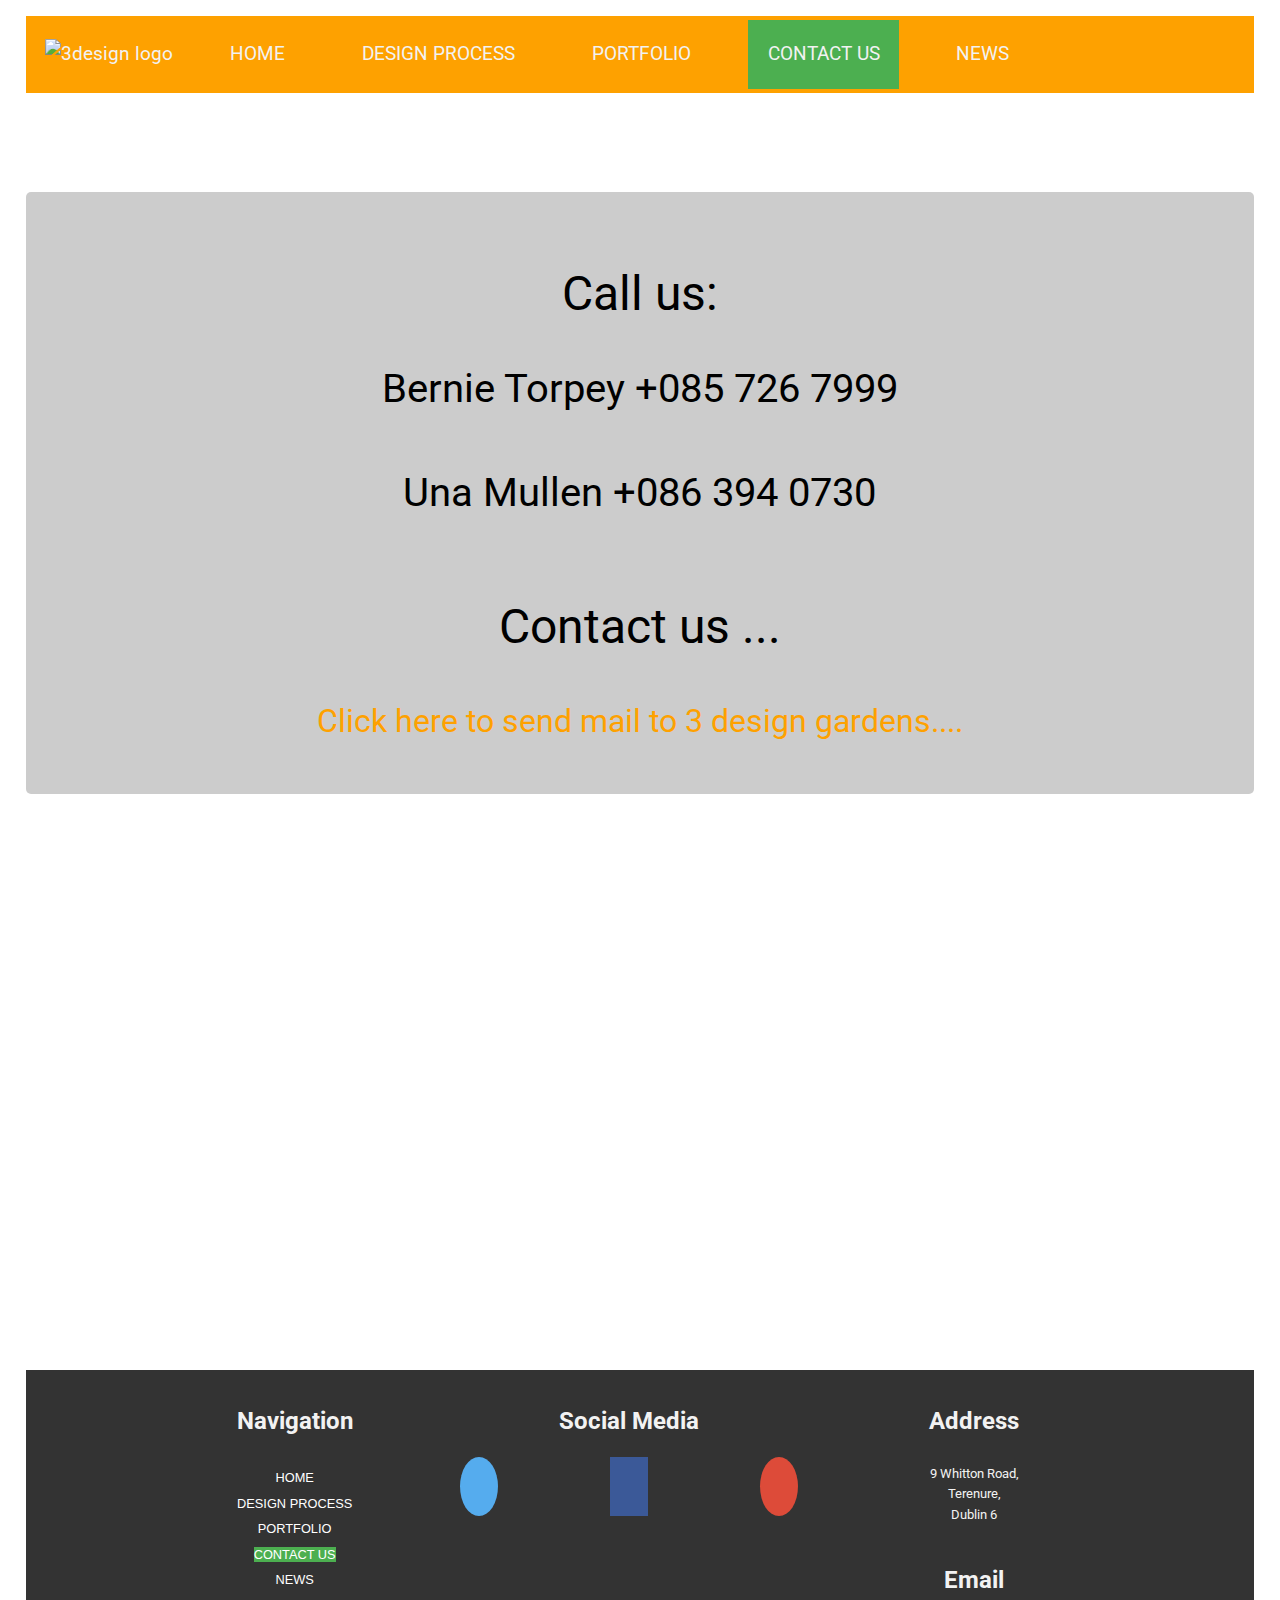
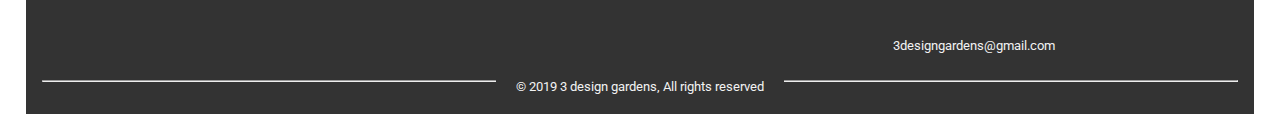
==== index.html @ 6097d634 "Amend for Google map" ====
<!DOCTYPE html>
<html lang="EN">
<head>
    <meta charset="UTF-8">
    <meta name="description" content="3design gardens - landscape & design">
    <meta name="author" content="Kieran Torpey">
    <meta name="viewport" content="width=device-width, initial-scale=1">


    <title>Contact</title>
    <link type="text/css" rel="stylesheet" href="css/reset.css" />
    <link type="text/css" rel="stylesheet" href="css/master.css" />
    <link rel="stylesheet" href="https://use.fontawesome.com/releases/v5.5.0/css/all.css" integrity="sha384-B4dIYHKNBt8Bc12p+WXckhzcICo0wtJAoU8YZTY5qE0Id1GSseTk6S+L3BlXeVIU" crossorigin="anonymous">

    <link href='https://fonts.googleapis.com/css?family=Roboto' rel='stylesheet'>


    <style>
    </style>
</head>
<body>
    <div class="bg-none">

        <div class="topnav" id="myTopnav">

            <a href="index.html"><img src="images/3DGlogokmenu1.png" class="image" alt="3design logo" /></a>

            <a href="index.html">HOME</a>
            <a href="design.html">DESIGN PROCESS</a>
            <a href="portfolio.html">PORTFOLIO</a>
            <a href="#.html" class="active">CONTACT US</a>
            <a href="news.html">NEWS</a>
            <a href="javascript:void(0);" class="icon" onclick="myFunction()">
                <i class="fa fa-bars"></i>
            </a>

        </div>
    </div>

    <div class="container">
        <h1>Call us: </h1>
        <p>Bernie Torpey +085 726 7999</p>
        <p>Una Mullen +086 394 0730</p>

        <h2>Contact us ...</h2>
		<a href="mailto:3designgardens@gmail.com?
&amp;subject=Query%20on%20the%203 design gardens%20website
&amp;body=Please%20type%20your%20question%20over%20this%20text." >
Click here to send mail to 3 design gardens....</a>

		 <!--
        <form action="/action_page.php">
            <div class="row">
                <div class="col-25">
                    <label for="fname">First Name</label>
                </div>
                <div class="col-75">
                    <input type="text" id="fname" name="firstname" placeholder="Your name..">
                </div>
            </div>
            <div class="row">
                <div class="col-25">
                    <label for="lname">Last Name</label>
                </div>
                <div class="col-75">
                    <input type="text" id="lname" name="lastname" placeholder="Your last name..">
                </div>
            </div>
            <div class="row">
                <div class="col-25">
                    <label for="lname">Email</label>
                </div>
                <div class="col-75">
                    <input type="text" id="email" name="email" placeholder="Your email address..">
                </div>
            </div>

            <div class="row">
                <div class="col-25">
                    <label for="country">Country</label>
                </div>
                <div class="col-75">
                    <select id="country" name="country">
                        <option value="ireland">Ireland</option>
                        <option value="unitedkingdom">United Kingdom</option>
                        <option value="germany">Germany</option>
                        <option value="france">France</option>
                        <option value="netherlands">The Netherlands</option>

                    </select>
                </div>
            </div>
            <div class="row">
                <div class="col-25">
                    <label for="subject">Subject</label>
                </div>
                <div class="col-75">
                    <textarea id="subject" name="subject" placeholder="Write something.." style="height:200px"></textarea>
                </div>
            </div>
            <div class="row">
                <input type="submit" value="Submit">
            </div>
        </form>
		 //-->
    </div>




    <div id="googleMap" class="map"></div>

    <footer>

        <div class="end">
            <nav class="end1">
                <h2>Navigation</h2>
                <ul>
                    <li><a href="index.html">HOME</a></li>
                    <li><a href="design.html">DESIGN PROCESS</a></li>
                    <li><a href="portfolio.html">PORTFOLIO</a></li>
                    <li><a href="#" class="active">CONTACT US</a></li>
                    <li><a href="news.html">NEWS</a></li>


                </ul>
            </nav>
            <div class="end2">
                <h3>Social Media</h3>
		   <!--
		  <p>Enter your email address and subscribe to our daily newsletter</p>
		  <div class="email">
		  <p ><i class="fas fa-envelope"></i>Email Address</p>
		  <p class="sub">SUBSCRIBE</p>
		  </div>
		  //-->
		  <div class="symbol">

                    <ul id="bottomNav">
				<li><a href="https://twitter.com/3designgardens"><i class="fab fa-twitter"></i></a></li>
				<li><a href="https://www.facebook.com/3design-gardens-122539947831022/"><i class="fab fa-facebook-f"></i></a></li>
                <li><a href="https://www.behance.net/3designgardens#page=1&sort=creatives_order"><i class="fab fa-behance-square"></i></a></li>

			</ul>


                </div>

            </div>

            <div class="end3">
                <h4>Address</h4>
                <p>9 Whitton Road,</p>
                <p>Terenure,</p>
                <p>Dublin 6</p>
                <h5>Email</h5>
                <p>3designgardens@gmail.com</p>


            </div>

        </div>


        <hr>

        <p class="shift">&copy; 2019  3 design gardens, All rights reserved</p>
    </footer>


    <script src="https://ajax.googleapis.com/ajax/libs/jquery/1.12.4/jquery.min.js"></script>

    <script src="js/big.js"></script>
	<script src="https://maps.googleapis.com/maps/api/js?key=AIzaSyCpHK_L3crjNHbzd-gv4u4Gh09NGCwwrwo&callback=myMap"></script>

</body>
</html>
---- css/master.css ----
﻿body {    font-family: "Roboto";
line-height: 1.6;
width: 96%;
margin: auto;
}

* {
  box-sizing: border-box;
}



/* Add a black background color to the top navigation */
.topnav {
  margin-top: 1em;
  background-color: rgba(254,161,0,1.0);
  overflow: hidden;
  position: fixed;
  opacity: 1.0;
  width:96%;
  z-index: 1;
}

/* Style the links inside the navigation bar */
.topnav a {
  float: left;
  display: block;
  color: #f2f2f2;
  text-align: center;
  margin-top: .2em;
  margin-left: 1em;
  margin-right: 1em;
  margin-bottom: .2em;
 
  padding: 1em 1em;
  text-decoration: none;
  font-size: 1.2em;
}

.topnav a img{
  
    margin-top: -1.1em;

  margin-bottom: -1.5em;
  padding-left: 1em;
  margin-left: -2em;
  padding-right: 1em;
  margin-right: -2em;
}

/* Change the color of links on hover */
    .topnav a:hover {
        background-color: #ddd;
        color: rgba(254,161,0,1.0);
    }

/* Change the color of image links on hover */

    .topnav a img:hover {
        background-color: #ddd;
        color: rgba(254,161,0,1.0);
    }

/* Add an active class to highlight the current page */
.active {
  background-color: #4CAF50;
  color: white;
}

/* Hide the link that should open and close the topnav on small screens */
.topnav .icon {
  display: none;
}




h1 {
    padding: .5em;
    font-size: 3em;
    text-align: center;
}

h2 {
	padding: .5em;
	font-size: 3em;
	text-align: center;
	
}

.container p {
	font-size: 2.5em;
	text-align: center;
	padding-bottom: 1em;
}

.container a {
 
  display: block;
  color: rgba(254,161,0,1.0);
  text-align: center;
  margin-top: .2em;
  margin-left: 1em;
  margin-right: 1em;
  margin-bottom: .2em;
 
  text-decoration: none;
  font-size: 2em;
}

.container a:hover {
        background-color: #ddd;
        color: rgba(254,161,0,1.0);
    }

.image {

	/*width: 100%;*/
	

	
}


.image1 {

	width: 100%;
	

	
}


/* Background image */

.bg-img {
  /* The image used */
  background-image: url(../images/background1xlogo.jpg);
  width: 100%;
 height: 100em;



  /* Center and scale the image nicely */
  background-position: center;
  background-repeat: no-repeat;
  background-size: cover;
  
  /* Needed to position the navbar */
  position: relative;
}

/* Background image */

.bg-news {
    /* The image used */
    background-image: url(../images/pressnew1.jpg);
    width: 100%;
    height: 100em;
    /* Center and scale the image nicely */
    background-position: center;
    background-repeat: no-repeat;
    background-size: cover;

}


/*News page*/

.newsgrid {
    display: grid;

    grid-gap: 1em;
    grid-template-columns: repeat(2, 1fr);
    border: .1em;
}
    .newsgrid > div {
        background: #444;
        border: .1em solid;
        margin: auto;
        box-shadow: .4em .4em #ddd;
    }

    .newsgrid p {
        font-size: 1.6em;
        color: white;
        width:100%;
        margin-left: .2em;
        margin-right: .2em;

    }


 /*.news-img {
  /* The image used for news page */
  background-image: url(../images/pressnew.jpg);
  width: 100%;
  min-height: 110em;
   height: auto;
   
  



  /* Center and scale the image nicely */
  background-position: center;
  background-repeat: no-repeat;
  background-size: cover;
  
  
}
*/



.news-img h1 {
	color: white;
	padding-top: 10em;
}



.wrapper {
  display: grid;
  grid-template-columns: 1fr 1fr 1fr;
  grid-gap: 1em;
  background-color: #fff;
  color: #444;
  
}

.wrapper p {
	
	font-size: .8em;
}

.hidden {
    display: none;
}

.box {
  background-color: #444;
  color: #fff;
  border-radius: 5px;
  padding: 20px;
  font-size: 150%;
}



/* Gallery home page*/

.gallery {
	display: grid;
	grid-template-columns: repeat(5, 1fr);
	justify-content: space-between;
	grid-gap: 0.5em;
	
	
}

.gallery > div {
  background-color: rgba(255, 255, 255, 0.8);
  text-align: center;
  padding: 20px 0;

}
.gallery img {
box-shadow: .4em .4em #ddd;
}



/* Design process page*/

.bg-none {
  /* The image used */
 
  height: 12em;
  
}



.design h1 {
	
	padding: 0em;
	font-size: 3em;
	text-align: center;
	
	
}


/* Design process page end*/

/* Google map */

.map {
	width:100%;
	height:35em;
}


/* Portfolio */

.portwrap {
	display: grid;
	grid-gap: 1rem;
	grid-template-columns: repeat(3, 1fr);
		
	
}

.portwrap img {
box-shadow: .4em .4em #ddd;
}

/* New image slider code  where img class is .image1*/

.container1 {
    position: relative;
    width: 100%;
}

.image1 {
    display: block;
    width: 100%;
    height: auto;
}

.overlay {
    position: absolute;
    bottom: 100%;
    left: 0;
    right: 0;
    background-color: white;
    overflow: hidden;
    width: 100%;
    height: 0; 

    transition: .5s ease;
}

.container1:hover .overlay {
    bottom: 0;
    height: 100%;
}

.bottom-left {
    position: relative;
    color: white;
    font-size: 1.5em;
    font-weight: 900;
    bottom: 3em;
    left: 1em;
}


/* New image slider code  where img class is .image1* end/


/* Old code for portfolio images where clas is .contain
.contain {
  position: relative;
  z-index: -1;
  color: white;
}

.bottom-left {
  position: absolute;
  font-size: 2em;
  font-weight: 900;
  bottom: 1em;
  left: 1em;
}

    */

/* Code for contact form on contact.html */

	input[type=text], select, textarea {
    width: 80%;
	
    padding:12px;
    border: 1px solid #ccc;
    border-radius: 4px;
    resize: vertical;
}

label {
    padding: 12px 12px 12px 0;
    display: inline-block;
}

input[type=submit] {
    background-color: #4CAF50;
    color: white;
    padding: 12px 20px;
    border: none;
    border-radius: 4px;
    cursor: pointer;
    
}

input[type=submit]:hover {
    background-color: #45a049;
}

.container {
	
    border-radius: 5px;
    background-color: #cccccc;
    padding: 2.5em;
}

.col-25 {
    float: left;
    width: 25%;
    margin-top: 6px;
	color: black;
}

.col-75 {
    float: left;
    width: 75%;
    margin-top: 6px;
}

/* Clear floats after the columns */
.row:after {
    content: "";
    display: table;
    clear: both;
}

/* Footer */



footer {
	margin-top: 1em;
	background: #333333;
	color: #f2f2f2;
	text-align: center;
	padding: 1em;
	
	
}

footer p {
	
	font-size: .8em;
}


.end {
	
	display: grid;
	grid-gap: 2em;
	padding: 1em;
	margin-left: 10%;
	margin-right: 10%;
	grid-template-areas:
	     'end1 end2 end3';
		
	
}
/* Footer */


.end1 {
	grid-area: end1;
}

.end2 {
	grid-area: end2;
}

.end3 {
	grid-area: end3;
	
}


.end a {
	text-decoration: none;
	font-family: Sintony, sans-serif;
	font-size: .8rem;
	color: white;
		
}

.end a:hover {
    opacity: 0.7;
}



.email{
	display: grid;
	grid-gap: 10px;
	grid-template-columns: repeat(2, 1fr);
	padding: 1rem;
	border: 1px solid white;
	margin-top: 1em;
	
}

.email i{
	
	padding-right: 1em;
	color: rgba(254, 161, 0, 1.0);
	cursor: pointer;
}

.email i:hover{
	
	 opacity: 0.7;
}

.sub {
	
	font-family: Sintony, sans-serif;
	font-size: .875em;
	color: white;
	background-color: rgba(254, 161, 0, 1.0);
	border-radius: .8em;
	padding-top: .1em;
	text-shadow: var(--shadow);
	cursor: pointer;
	
}

.email p:hover{
	
	 opacity: 0.7;
}



#bottomNav {
	
	display: grid;
	justify-content: space-around;
	margin-top: 2em;
	grid-column-gap: 5em;
	grid-template-columns: repeat(3, 1fr);
	
}





.pnew {
	font-size: 1.1em;
	margin-left: 3.6em;
}

.end4 {
	
	background-color: #666666;
	margin-bottom: .5em;
	border-radius: 1.5em;
	text-align: left;
	
	
}



.end h2, h3, h4, h5 {
	
	color: #f2f2f2;
	font-weight: bold;
	font-size: 1.5em;
	margin-bottom: .5em;
}


.end1 h2 {
    margin-top: -.5em;

}
/*
.end1 h2 {

	color: #f2f2f2;
	font-weight: bold;
	font-size: 1.5em;
	margin-bottom: 2em;
}
    */

.end h5{
	
	color: #f2f2f2;
	font-weight: bold;
	font-size: 1.5em;
	margin-top: 1em;
	margin-bottom: 1em;
}


.shift {
	
	margin-top: -1em;
	background: #333333;
	margin-left: 38%;
	margin-right: 38%;
}

/* Facebook styles */



.fab {
  padding: 1em;
  font-size: 1.5em;
  
  text-align: center;
  text-decoration: none;
  
} 

.fab:hover {
    opacity: 0.7;
}

.fa-facebook-f  {
  background: #3B5998;
  color: white;
  
  
}

.fa-twitter {
  background: #55ACEE;
  color: white;
  border-radius: 50%;
}

.fa-behance-square {
  background: #dd4b39;
  color: white;
  border-radius: 50%;
}

.fa-apple {
 
  color: white;
  margin-right: .8em;
  
}

.fa-google-play {
 
  color: red;
  margin-right: .5em;
}

.fa-concierge-bell  {
  
  color: rgba(254, 161, 0, 1.0);
  
}

.fa-shopping-cart  {
  
  color: rgba(254, 161, 0, 1.0);
  
}

.brief {
	display: grid;
	grid-template-columns: 1fr 1fr;
	
	
}

.design {
	display: grid;
	grid-template-columns: 1fr 1fr;
	
	
}

.process h3, h4, h5{
	color: black;
    padding: .5em;
	font-size: 3em;
	text-align: center;
	
}

.brief img {
	margin-bottom: 1em;
	box-shadow: .4em .4em #ddd;
	
}

.design img {
	margin-bottom: 1em;
	box-shadow: .4em .4em #ddd;
	
}

.end3  h4 {
	
	color: #f2f2f2;
	font-weight: bold;
	font-size: 1.5em;
    margin-top: -.5em;
}


.process p {
	font-size: 1.1em;
	text-align: justify;
	margin: 1em;
	
}

.planting {
	display: grid;
	grid-template-columns: 1fr 1fr;
	
}

.planting1 {
	display: grid;
	grid-template-columns: 1fr 1fr 1fr;
	grid-row-gap: 1em;
	grid-column-gap: 1em;
	
}

.planting1 img {
	
	box-shadow: .4em .4em #ddd;
}

hr { 
  display: block;
  margin-top: 0.5em;
  margin-bottom: 0.5em;
  margin-left: auto;
  margin-right: auto;
  border-style: inset;
  border-width: 1px;
}


















@media screen and (max-width: 1024px) {
    .topnav a:not(:first-child) {
        display: none;
    }

    .topnav a.icon {
        float: right;
        display: block;
    }

    .topnav {
        opacity: 1;
    }
}

/*end media query*/

/* The "responsive" class is added to the topnav with JavaScript when the user clicks on the icon. This class makes the topnav look good on small screens (display the links vertically instead of horizontally) */
@media screen and (max-width: 1024px) {

    .topnav.responsive {
        position: relative;
        width: 100%;
    }

        .topnav.responsive a.icon {
            position: absolute;
            right: 0;
            top: 2em;
        }

        .topnav.responsive a {
            float: none;
            display: block;
            text-align: center;
        }
}

/*end media query*/

@media only screen and (max-width: 1024px) {




    /*
 .wrapper {
  display: grid;
  grid-gap: 0em;
  grid-template-columns: 1fr;
  grid-template-rows: auto auto auto;
  
  
}
     */

    .wrapper {
        display: none;
    }

    .container p {
        font-size: 2em;
    }

    .hidden {
        display: block;
        margin-top: .5em;
        color: #fff;
        background-color: #444;
    }

    .newsgrid {
        display: grid;
        grid-template-columns: 1fr;
    }
}

/*end media query*/

@media only screen and (max-width: 1024px) {
    .gallery {
        display: grid;
        grid-gap: 0.5em;
        grid-template-columns: repeat(2, 1fr);
    }
	
body, html {
  height: 100%;
 
}

    .bg-img {
        /* The image used */
       
	   
	   background-image: url(../images/abackgroundixlogo.jpg);
	   width: auto;
        height: 100%;
        /* Center and scale the image nicely 
  background-position: center;
  background-repeat: no-repeat;
  background-size: cover;
  */
    }

    .bg-news {
        /* The image used */
        background-image: url(../images/pressnewtext.jpg);
        width: auto;
        height: 50em;
        /* Center and scale the image nicely */
    }
}

/*end media query*/

@media only screen and (max-width: 1024px) {

    /*
    #bottomNav {
        display: grid;
        justify-content: space-around;
        margin-top: 2em;
        grid-row-gap: 1em;
        grid-template-columns: 1fr;
    }
        */
    .end {
        grid-template-areas: 'end1' 'end2' 'end3';
    }
    /*
 .end3 {
    vertical-align: baseline;
 
 }
 */
 
 /*
    .process img {
        display: none;
    }
*/
    .brief {
        display: grid;
        grid-template-columns: 2fr;
    }

    .design {
        display: grid;
        grid-template-columns: 2fr;
    }


    .planting {
        display: grid;
        grid-template-columns: 2fr;
    }
	
    .portwrap {
        display: grid;
        grid-template-columns: 1fr 1fr;
    }
}

/*end media query*/

@media only screen and (max-width: 768px) {

/*
   body, html {
  height: 100%;
  margin: 0;
}
*/

    .bg-img {
        /* The image used */
       
	   
	   background-image: url(../images/abackgroundixlogo.jpg);
	   width: auto;
        height: 100%;
        /* Center and scale the image nicely */
  background-position: center;
  background-repeat: no-repeat;
  background-size: cover;
  
    }
	
	
.planting1 {
	display: grid;
	grid-template-columns: 1fr 1fr;
	grid-row-gap: 1em;
	grid-column-gap: 1em;
	
}

}

@media only screen and (max-width: 600px) {

    .portwrap {
        display: grid;
        grid-template-columns: 1fr;
    }
}

@media only screen and (max-width: 500px) {

/*
     body, html {
  height: 100%;
  margin: 0;
}
*/

     .bg-img {
        /* The image used */
       
	   
	   background-image: url(../images/abackgroundixlogo.jpg);
	   width: auto;
        height: 100%;
        /* Center and scale the image nicely */
  background-position: center;
  background-repeat: no-repeat;
  background-size: cover;
 
    }
}
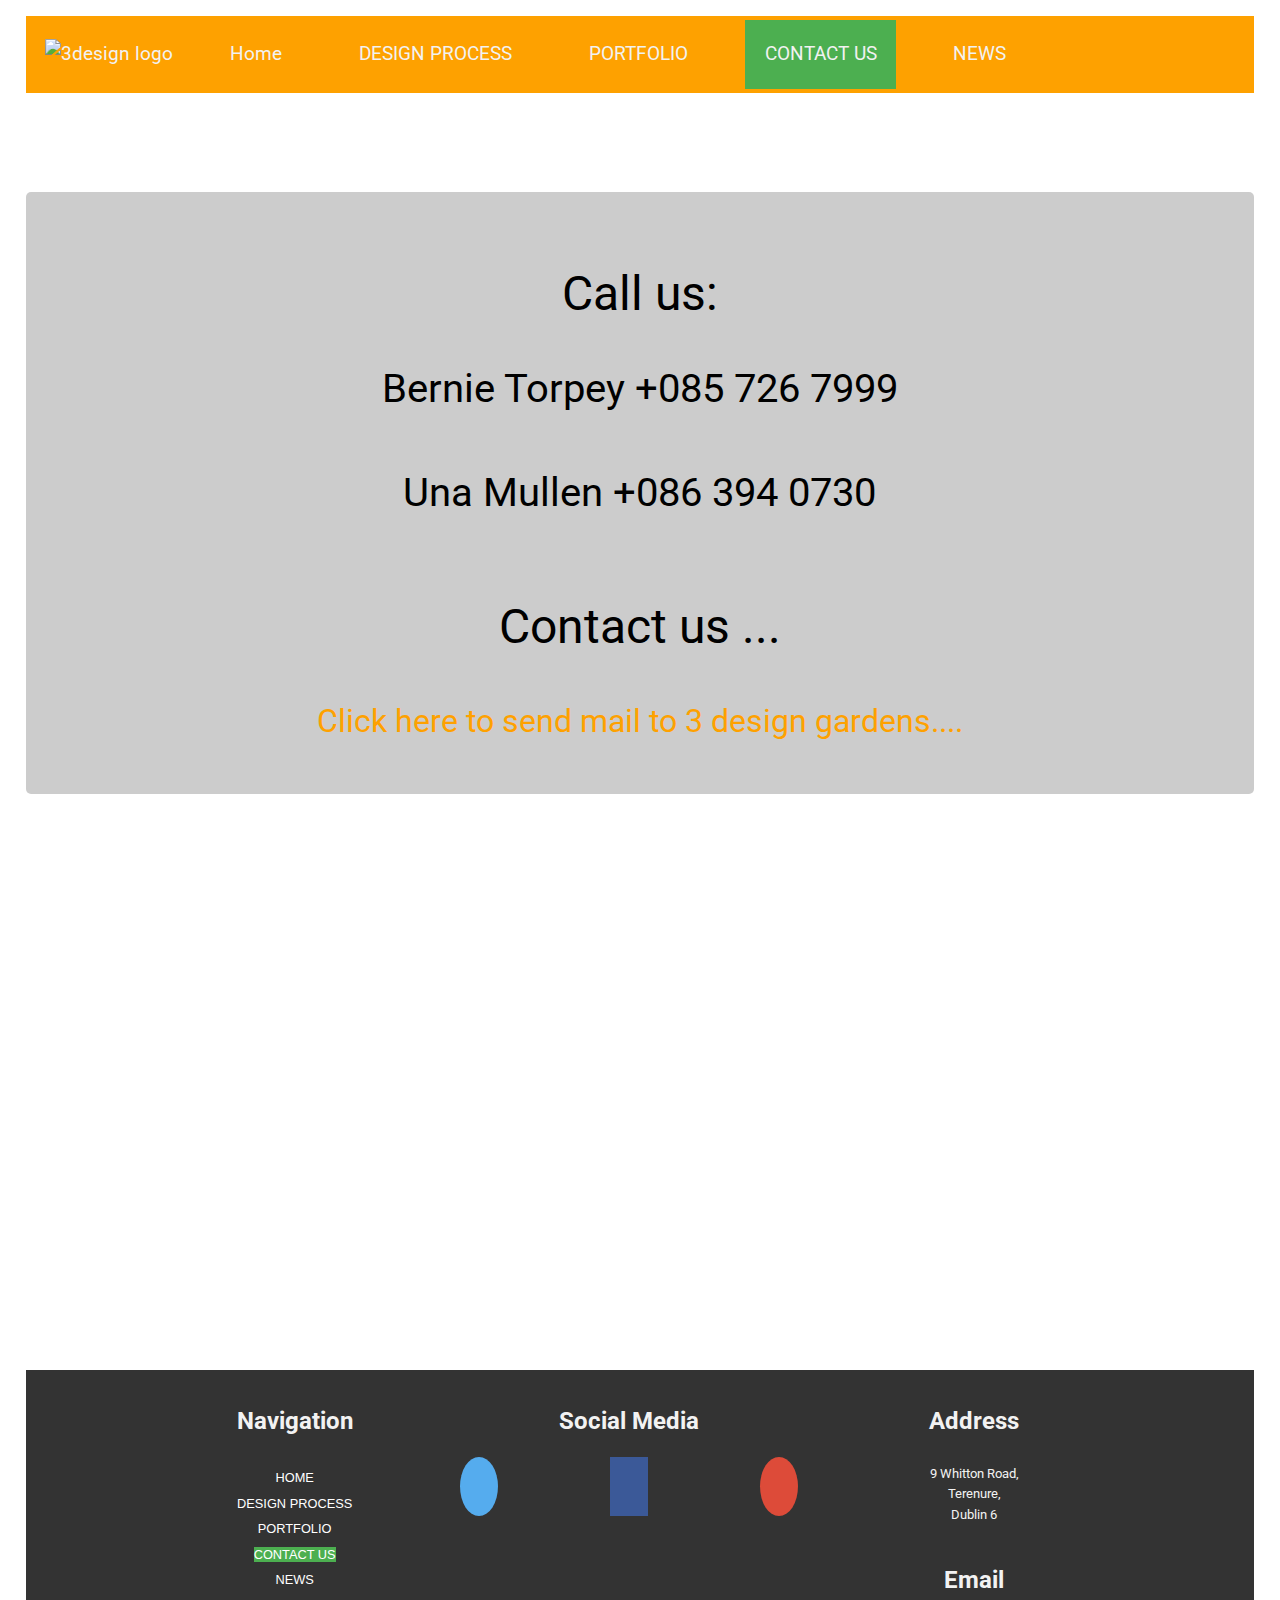
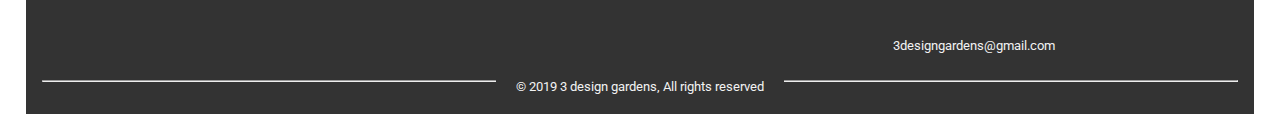
==== commit cd5acb9d: "First commit" ====
--- a/index.html
+++ b/index.html
@@ -25,7 +25,7 @@
 
             <a href="index.html"><img src="images/3DGlogokmenu1.png" class="image" alt="3design logo" /></a>
 
-            <a href="index.html">HOME</a>
+            <a href="index.html">Home</a>
             <a href="design.html">DESIGN PROCESS</a>
             <a href="portfolio.html">PORTFOLIO</a>
             <a href="#.html" class="active">CONTACT US</a>
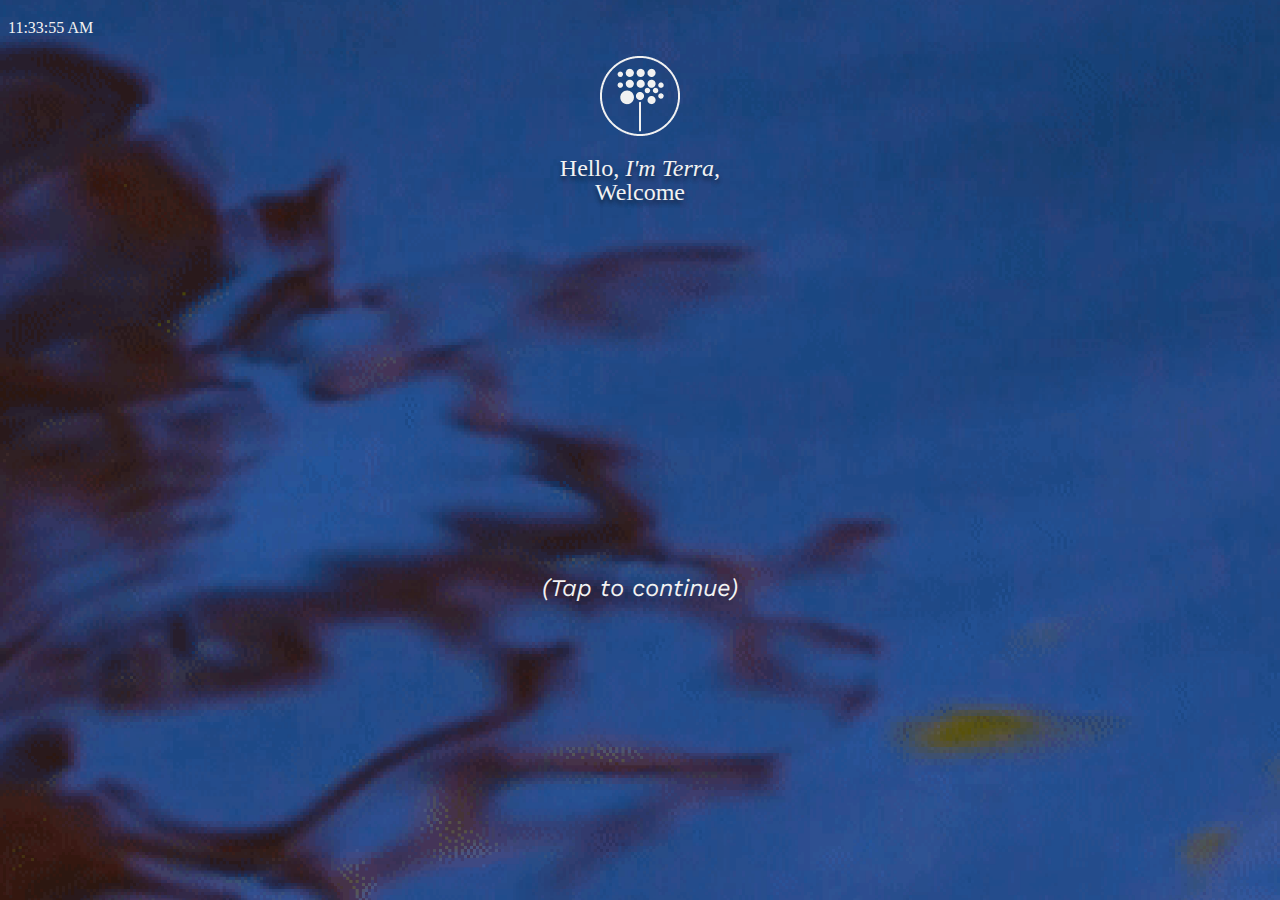
==== commit 8b7d6197: "File reloaded after w3 validation" ====
--- a/index.html
+++ b/index.html
@@ -1,179 +1,47 @@
 <!DOCTYPE html>
 <html lang="EN">
-<head>
-    <meta charset="UTF-8">
-    <meta name="description" content="3design gardens - landscape & design">
-    <meta name="author" content="Kieran Torpey">
-    <meta name="viewport" content="width=device-width, initial-scale=1">
+	<head>
+		<meta charset="UTF-8">
+		<meta name="description" content="Terra forest bathing">
+		<meta name="author" content="Kieran Torpey">
+		<meta name="viewport" content="width=device-width, initial-scale=1">
 
 
-    <title>Contact</title>
-    <link type="text/css" rel="stylesheet" href="css/reset.css" />
-    <link type="text/css" rel="stylesheet" href="css/master.css" />
-    <link rel="stylesheet" href="https://use.fontawesome.com/releases/v5.5.0/css/all.css" integrity="sha384-B4dIYHKNBt8Bc12p+WXckhzcICo0wtJAoU8YZTY5qE0Id1GSseTk6S+L3BlXeVIU" crossorigin="anonymous">
-
-    <link href='https://fonts.googleapis.com/css?family=Roboto' rel='stylesheet'>
+		<title>Landing page</title>
+		<link type="text/css" rel="stylesheet" href="css/reset.css" />
+		<link type="text/css" rel="stylesheet" href="css/master.css" />
+		<link rel="stylesheet" href="https://use.fontawesome.com/releases/v5.5.0/css/all.css" integrity="sha384-B4dIYHKNBt8Bc12p+WXckhzcICo0wtJAoU8YZTY5qE0Id1GSseTk6S+L3BlXeVIU" crossorigin="anonymous">
+		<link href="https://fonts.googleapis.com/css2?family=Work+Sans:wght@400;500&display=swap" rel="stylesheet">
 
 
-    <style>
-    </style>
+		<link href="https://www.fontify.me/wf/254d651a68fa31c4777a019dc9d73f44" rel="stylesheet" type="text/css">
+
 </head>
-<body>
-    <div class="bg-none">
+<body >
+<div class="wall">
+	<header>
+		<p><span id="datetime"></span></p>
+	</header>
 
-        <div class="topnav" id="myTopnav">
+	<main>
+			<section >
+				<div >
 
-            <a href="index.html"><img src="images/3DGlogokmenu1.png" class="image" alt="3design logo" /></a>
+					<a href="#"><img src="images/terra_logo_white.png"  alt="Terra logo" /></a>
+					<h1>Hello, <span class="italic">I'm Terra,</span><br>Welcome</h1>
 
-            <a href="index.html">Home</a>
-            <a href="design.html">DESIGN PROCESS</a>
-            <a href="portfolio.html">PORTFOLIO</a>
-            <a href="#.html" class="active">CONTACT US</a>
-            <a href="news.html">NEWS</a>
-            <a href="javascript:void(0);" class="icon" onclick="myFunction()">
-                <i class="fa fa-bars"></i>
-            </a>
+				</div>
+				</section>
 
-        </div>
-    </div>
+				<div class="tap">
+					<!--<i class="fas fa-step-backward"></i>!-->
+					<a href="onboarding1.html"><p class="tap1">(Tap to continue)</p></a>
+					<a href="onboarding1.html"><i class="fas fa-step-forward"></i></a>
+				</div>
 
-    <div class="container">
-        <h1>Call us: </h1>
-        <p>Bernie Torpey +085 726 7999</p>
-        <p>Una Mullen +086 394 0730</p>
-
-        <h2>Contact us ...</h2>
-		<a href="mailto:3designgardens@gmail.com?
-&amp;subject=Query%20on%20the%203 design gardens%20website
-&amp;body=Please%20type%20your%20question%20over%20this%20text." >
-Click here to send mail to 3 design gardens....</a>
-
-		 <!--
-        <form action="/action_page.php">
-            <div class="row">
-                <div class="col-25">
-                    <label for="fname">First Name</label>
-                </div>
-                <div class="col-75">
-                    <input type="text" id="fname" name="firstname" placeholder="Your name..">
-                </div>
-            </div>
-            <div class="row">
-                <div class="col-25">
-                    <label for="lname">Last Name</label>
-                </div>
-                <div class="col-75">
-                    <input type="text" id="lname" name="lastname" placeholder="Your last name..">
-                </div>
-            </div>
-            <div class="row">
-                <div class="col-25">
-                    <label for="lname">Email</label>
-                </div>
-                <div class="col-75">
-                    <input type="text" id="email" name="email" placeholder="Your email address..">
-                </div>
-            </div>
-
-            <div class="row">
-                <div class="col-25">
-                    <label for="country">Country</label>
-                </div>
-                <div class="col-75">
-                    <select id="country" name="country">
-                        <option value="ireland">Ireland</option>
-                        <option value="unitedkingdom">United Kingdom</option>
-                        <option value="germany">Germany</option>
-                        <option value="france">France</option>
-                        <option value="netherlands">The Netherlands</option>
-
-                    </select>
-                </div>
-            </div>
-            <div class="row">
-                <div class="col-25">
-                    <label for="subject">Subject</label>
-                </div>
-                <div class="col-75">
-                    <textarea id="subject" name="subject" placeholder="Write something.." style="height:200px"></textarea>
-                </div>
-            </div>
-            <div class="row">
-                <input type="submit" value="Submit">
-            </div>
-        </form>
-		 //-->
-    </div>
-
-
-
-
-    <div id="googleMap" class="map"></div>
-
-    <footer>
-
-        <div class="end">
-            <nav class="end1">
-                <h2>Navigation</h2>
-                <ul>
-                    <li><a href="index.html">HOME</a></li>
-                    <li><a href="design.html">DESIGN PROCESS</a></li>
-                    <li><a href="portfolio.html">PORTFOLIO</a></li>
-                    <li><a href="#" class="active">CONTACT US</a></li>
-                    <li><a href="news.html">NEWS</a></li>
-
-
-                </ul>
-            </nav>
-            <div class="end2">
-                <h3>Social Media</h3>
-		   <!--
-		  <p>Enter your email address and subscribe to our daily newsletter</p>
-		  <div class="email">
-		  <p ><i class="fas fa-envelope"></i>Email Address</p>
-		  <p class="sub">SUBSCRIBE</p>
-		  </div>
-		  //-->
-		  <div class="symbol">
-
-                    <ul id="bottomNav">
-				<li><a href="https://twitter.com/3designgardens"><i class="fab fa-twitter"></i></a></li>
-				<li><a href="https://www.facebook.com/3design-gardens-122539947831022/"><i class="fab fa-facebook-f"></i></a></li>
-                <li><a href="https://www.behance.net/3designgardens#page=1&sort=creatives_order"><i class="fab fa-behance-square"></i></a></li>
-
-			</ul>
-
-
-                </div>
-
-            </div>
-
-            <div class="end3">
-                <h4>Address</h4>
-                <p>9 Whitton Road,</p>
-                <p>Terenure,</p>
-                <p>Dublin 6</p>
-                <h5>Email</h5>
-                <p>3designgardens@gmail.com</p>
-
-
-            </div>
-
-        </div>
-
-
-        <hr>
-
-        <p class="shift">&copy; 2019  3 design gardens, All rights reserved</p>
-    </footer>
-
-
-    <script src="https://ajax.googleapis.com/ajax/libs/jquery/1.12.4/jquery.min.js"></script>
-
-    <script src="js/big.js"></script>
-	<script src="https://maps.googleapis.com/maps/api/js?key=AIzaSyCpHK_L3crjNHbzd-gv4u4Gh09NGCwwrwo&callback=myMap"></script>
-
+	</main>
+</div>
+		<script  src="https://ajax.googleapis.com/ajax/libs/jquery/1.12.4/jquery.min.js"></script>
+		<script src="js/big.js" ></script>
 </body>
 </html>
-
-
--- a/css/master.css
+++ b/css/master.css
@@ -1,1001 +1,362 @@
-﻿body {    font-family: "Roboto";
-line-height: 1.6;
-width: 96%;
-margin: auto;
-}
-
 * {
-  box-sizing: border-box;
-}
-
-
-
-/* Add a black background color to the top navigation */
-.topnav {
-  margin-top: 1em;
-  background-color: rgba(254,161,0,1.0);
-  overflow: hidden;
-  position: fixed;
-  opacity: 1.0;
-  width:96%;
-  z-index: 1;
-}
-
-/* Style the links inside the navigation bar */
-.topnav a {
-  float: left;
-  display: block;
+  text-decoration: none;
+  font-size: 1rem;
+  font-family: 'Work Sans', sans-serif;
+
+}
+
+#datetime {
+	padding-left: .5rem;
+
+}
+
+.wall {
+  width: 100%;
+  height: calc(100vh);
+  background-image: url('../images/water_gif_big.png');
+  background-repeat: no-repeat;
+  background-position: center;
+  background-size: cover;
   color: #f2f2f2;
-  text-align: center;
-  margin-top: .2em;
-  margin-left: 1em;
-  margin-right: 1em;
-  margin-bottom: .2em;
- 
-  padding: 1em 1em;
-  text-decoration: none;
-  font-size: 1.2em;
-}
-
-.topnav a img{
-  
-    margin-top: -1.1em;
-
-  margin-bottom: -1.5em;
-  padding-left: 1em;
-  margin-left: -2em;
-  padding-right: 1em;
-  margin-right: -2em;
-}
-
-/* Change the color of links on hover */
-    .topnav a:hover {
-        background-color: #ddd;
-        color: rgba(254,161,0,1.0);
-    }
-
-/* Change the color of image links on hover */
-
-    .topnav a img:hover {
-        background-color: #ddd;
-        color: rgba(254,161,0,1.0);
-    }
-
-/* Add an active class to highlight the current page */
-.active {
-  background-color: #4CAF50;
-  color: white;
-}
-
-/* Hide the link that should open and close the topnav on small screens */
-.topnav .icon {
-  display: none;
-}
-
-
-
-
-h1 {
-    padding: .5em;
-    font-size: 3em;
-    text-align: center;
-}
-
-h2 {
-	padding: .5em;
-	font-size: 3em;
-	text-align: center;
-	
-}
-
-.container p {
-	font-size: 2.5em;
-	text-align: center;
-	padding-bottom: 1em;
-}
-
-.container a {
- 
-  display: block;
-  color: rgba(254,161,0,1.0);
-  text-align: center;
-  margin-top: .2em;
-  margin-left: 1em;
-  margin-right: 1em;
-  margin-bottom: .2em;
- 
-  text-decoration: none;
-  font-size: 2em;
-}
-
-.container a:hover {
-        background-color: #ddd;
-        color: rgba(254,161,0,1.0);
-    }
-
-.image {
-
-	/*width: 100%;*/
-	
-
-	
-}
-
-
-.image1 {
-
-	width: 100%;
-	
-
-	
-}
-
-
-/* Background image */
-
-.bg-img {
-  /* The image used */
-  background-image: url(../images/background1xlogo.jpg);
-  width: 100%;
- height: 100em;
-
-
-
-  /* Center and scale the image nicely */
-  background-position: center;
-  background-repeat: no-repeat;
-  background-size: cover;
-  
-  /* Needed to position the navbar */
-  position: relative;
-}
-
-/* Background image */
-
-.bg-news {
-    /* The image used */
-    background-image: url(../images/pressnew1.jpg);
+}
+
+.mapback{
     width: 100%;
-    height: 100em;
-    /* Center and scale the image nicely */
+    height: calc(100vh);
+    background-image: url('../images/rectangle64.png');
+    background-repeat: no-repeat;
     background-position: center;
-    background-repeat: no-repeat;
     background-size: cover;
 
 }
 
-
-/*News page*/
-
-.newsgrid {
-    display: grid;
-
-    grid-gap: 1em;
-    grid-template-columns: repeat(2, 1fr);
-    border: .1em;
-}
-    .newsgrid > div {
-        background: #444;
-        border: .1em solid;
-        margin: auto;
-        box-shadow: .4em .4em #ddd;
-    }
-
-    .newsgrid p {
-        font-size: 1.6em;
-        color: white;
-        width:100%;
-        margin-left: .2em;
-        margin-right: .2em;
-
-    }
-
-
- /*.news-img {
-  /* The image used for news page */
-  background-image: url(../images/pressnew.jpg);
-  width: 100%;
-  min-height: 110em;
-   height: auto;
-   
-  
-
-
-
-  /* Center and scale the image nicely */
-  background-position: center;
-  background-repeat: no-repeat;
-  background-size: cover;
-  
-  
-}
-*/
-
-
-
-.news-img h1 {
-	color: white;
-	padding-top: 10em;
-}
-
-
-
-.wrapper {
-  display: grid;
-  grid-template-columns: 1fr 1fr 1fr;
-  grid-gap: 1em;
-  background-color: #fff;
-  color: #444;
-  
-}
-
-.wrapper p {
-	
-	font-size: .8em;
-}
-
-.hidden {
-    display: none;
-}
-
-.box {
-  background-color: #444;
-  color: #fff;
-  border-radius: 5px;
-  padding: 20px;
-  font-size: 150%;
-}
-
-
-
-/* Gallery home page*/
-
-.gallery {
-	display: grid;
-	grid-template-columns: repeat(5, 1fr);
-	justify-content: space-between;
-	grid-gap: 0.5em;
-	
-	
-}
-
-.gallery > div {
-  background-color: rgba(255, 255, 255, 0.8);
+header p {
+
+  display: block;
+  margin: 0 auto;
+  text-align: left;
+  padding: 20px 0;
+
+}
+
+section h1 {
+
+  display: block;
+  margin: 0 auto;
+  font-family: Arnhem Pro;
   text-align: center;
   padding: 20px 0;
-
-}
-.gallery img {
-box-shadow: .4em .4em #ddd;
-}
-
-
-
-/* Design process page*/
-
-.bg-none {
-  /* The image used */
- 
-  height: 12em;
-  
-}
-
-
-
-.design h1 {
-	
-	padding: 0em;
-	font-size: 3em;
+  line-height: 1.5rem;
+  text-shadow: 0px 4px 4px rgba(0, 0, 0, 0.25), 0px 4px 4px rgba(0, 0, 0, 0.25);
+}
+
+
+img {
+  display: block;
+  margin: 0 auto;
+
+
+
+}
+
+.italic {
+
+	font-style: italic;
+}
+
+
+.italic1 {
+
+	font-style: italic;
+  padding-left: 5rem;
+}
+
+.italic2 {
+
+	font-style: italic;
+  padding-left: 6rem;
+}
+
+.tap {
+	padding-top: 22rem;
+	display: flex;
+	justify-content: center;
+	 color: #f2f2f2;
+}
+
+.tap1 {
+	font-style: italic;
+	padding-left: .5rem;
+	padding-right: .5rem;
+	 color: #f2f2f2;
+}
+
+.tap a {
+		 color: #f2f2f2;
+}
+
+/*Onboarding1 page styles */
+
+
+
+.on1  {
+	font-family: Arnhem Pro;
+	font-weight: normal;
+	font-size: 44px;
+	line-height: 50px;
+	color: #594950;
+	padding-left: 20%;
+
+}
+
+.on1a  {
+	font-family: Arnhem Pro;
+	font-weight: normal;
+	font-size: 44px;
+	line-height: 50px;
+	color: #24BA80;
+	padding-left: 10%;
+  padding-bottom: 15%;
+
+}
+
+.push {
+  padding-left: 10%;
+
+}
+
+.on1b {
+  color: #247E80;
+}
+
+.on2  p {
+	font-family: Arnhem Pro;
+	font-style: italic;
+	font-weight: normal;
+	font-size: 44px;
+	line-height: 50px;
+	color: #594950;
+	padding-left: 40%;
+}
+
+.on3 img {
+
+	padding-top: 2rem;
+  padding-bottom: 4rem;
+
+}
+
+
+
+.on4 {
+	display: block;
+	width: 80%;
+	margin: 0 auto;
+	padding-top: 2rem;
 	text-align: center;
-	
-	
-}
-
-
-/* Design process page end*/
-
-/* Google map */
-
-.map {
-	width:100%;
-	height:35em;
-}
-
-
-/* Portfolio */
-
-.portwrap {
-	display: grid;
-	grid-gap: 1rem;
-	grid-template-columns: repeat(3, 1fr);
-		
-	
-}
-
-.portwrap img {
-box-shadow: .4em .4em #ddd;
-}
-
-/* New image slider code  where img class is .image1*/
-
-.container1 {
-    position: relative;
-    width: 100%;
-}
-
-.image1 {
-    display: block;
-    width: 100%;
-    height: auto;
-}
-
-.overlay {
-    position: absolute;
-    bottom: 100%;
-    left: 0;
-    right: 0;
-    background-color: white;
-    overflow: hidden;
-    width: 100%;
-    height: 0; 
-
-    transition: .5s ease;
-}
-
-.container1:hover .overlay {
-    bottom: 0;
-    height: 100%;
-}
-
-.bottom-left {
-    position: relative;
-    color: white;
-    font-size: 1.5em;
-    font-weight: 900;
-    bottom: 3em;
-    left: 1em;
-}
-
-
-/* New image slider code  where img class is .image1* end/
-
-
-/* Old code for portfolio images where clas is .contain
-.contain {
+	line-height: 1.3rem;
+	font-feature-settings: 'ss01' on, 'ss02' on;
+}
+
+
+.on5 {
+
+  padding-top: 3rem;
+  padding-bottom: 3rem;
+}
+
+
+.on6 {
+  display: block;
+	width: 80%;
+	margin: 0 auto;
+	padding-top: 2rem;
+	text-align: center;
+	line-height: 1.3rem;
+	font-feature-settings: 'ss01' on, 'ss02' on;
+  padding-top: 30rem;
+
+
+}
+
+.time {
+	font-size: 12px;
+	line-height: 15px;
+	letter-spacing: -0.02em;
+	color: #000000;
+}
+
+.tap3 {
+
+	padding-top: 2rem;
+	padding-bottom: 1rem;
+	display: flex;
+	justify-content: center;
+
+}
+
+.tap3a {
+
+	padding-top: 4rem;
+	padding-bottom: 1rem;
+	display: flex;
+	justify-content: center;
+
+}
+
+.tap3 a {
+
+	 color: #3D3C3E;
+}
+
+.tap3a a {
+
+	 color: #3D3C3E;
+}
+
+
+.tap1a {
+	 font-style: italic;
+	 padding-left: .5rem;
+	 padding-right: .5rem;
+     color: #3D3C3E;
+	 line-height: 20px;
+
+}
+
+.symbol {
+	align-items: center;
+	display: flex;
+	justify-content: center;
+}
+
+.symbol img {
+	padding-right: 1.5rem;
+}
+
+.bold {
+	font-weight: bold;
+}
+
+
+/*CSS for virtual keyboard*/
+
+.use-keyboard-input {
+  display: block;
+  margin: auto;
+  width: 60%;
+  border-radius: 25px;
+  border: 1px solid #594950;
+  padding: 5px;
+  background-color: #F9FBF2;
+
+}
+
+.box {
+  display: block;
+  margin: auto;
+  width: 60%;
+  color: white;
+  border-radius: 25px;
+  border: 1px solid #594950;
+  padding: 5px;
+  background-color: black;
+  text-align: center;
+
+
+}
+
+
+
+.keyboard {
+  position: fixed;
+  left: 0;
+  bottom: 0;
+  width: 100%;
+  padding: 5px 0;
+  background: #004134;
+  box-shadow: 0 0 50px rgba(0,0,0,0.5);
+  user-select: none;
+  transition: bottom 0.4s;
+
+}
+
+.keyboard--hidden {
+  bottom: -100%
+}
+
+.keyboard__keys {
+  text-align: center;
+}
+
+.keyboard__key {
+  height: 45px;
+  width: 6%;
+  max-width: 90px;
+  margin: 3px;
+  border-radius: 4px;
+  border: none;
+  background: rgba(255, 255, 255, 0.2);
+  color: #ffffff;
+  font-size: 1.05rem;
+  outline: none;
+  cursor: pointer;
+  display: inline-flex;
+  align-items: center;
+  justify-content: center;
+  vertical-align: top;
+  padding: 0;
+  -webkit-tap-highlight-color: transparent;
   position: relative;
-  z-index: -1;
-  color: white;
-}
-
-.bottom-left {
+}
+
+.keyboard__key:active {
+  background: rgba(255, 255, 255, 0.12);
+}
+
+.keyboard__key--wide {
+  width: 12%;
+}
+
+.keyboard__key--extra-wide {
+  width: 36%;
+  max-width: 500px;
+}
+
+.keyboard__key--activatable::after {
+  content: '';
+  top: 10px;
+  right: 10px;
   position: absolute;
-  font-size: 2em;
-  font-weight: 900;
-  bottom: 1em;
-  left: 1em;
-}
-
-    */
-
-/* Code for contact form on contact.html */
-
-	input[type=text], select, textarea {
-    width: 80%;
-	
-    padding:12px;
-    border: 1px solid #ccc;
-    border-radius: 4px;
-    resize: vertical;
-}
-
-label {
-    padding: 12px 12px 12px 0;
-    display: inline-block;
-}
-
-input[type=submit] {
-    background-color: #4CAF50;
-    color: white;
-    padding: 12px 20px;
-    border: none;
-    border-radius: 4px;
-    cursor: pointer;
-    
-}
-
-input[type=submit]:hover {
-    background-color: #45a049;
-}
-
-.container {
-	
-    border-radius: 5px;
-    background-color: #cccccc;
-    padding: 2.5em;
-}
-
-.col-25 {
-    float: left;
-    width: 25%;
-    margin-top: 6px;
-	color: black;
-}
-
-.col-75 {
-    float: left;
-    width: 75%;
-    margin-top: 6px;
-}
-
-/* Clear floats after the columns */
-.row:after {
-    content: "";
-    display: table;
-    clear: both;
-}
-
-/* Footer */
-
-
-
-footer {
-	margin-top: 1em;
-	background: #333333;
-	color: #f2f2f2;
-	text-align: center;
-	padding: 1em;
-	
-	
-}
-
-footer p {
-	
-	font-size: .8em;
-}
-
-
-.end {
-	
-	display: grid;
-	grid-gap: 2em;
-	padding: 1em;
-	margin-left: 10%;
-	margin-right: 10%;
-	grid-template-areas:
-	     'end1 end2 end3';
-		
-	
-}
-/* Footer */
-
-
-.end1 {
-	grid-area: end1;
-}
-
-.end2 {
-	grid-area: end2;
-}
-
-.end3 {
-	grid-area: end3;
-	
-}
-
-
-.end a {
-	text-decoration: none;
-	font-family: Sintony, sans-serif;
-	font-size: .8rem;
-	color: white;
-		
-}
-
-.end a:hover {
-    opacity: 0.7;
-}
-
-
-
-.email{
-	display: grid;
-	grid-gap: 10px;
-	grid-template-columns: repeat(2, 1fr);
-	padding: 1rem;
-	border: 1px solid white;
-	margin-top: 1em;
-	
-}
-
-.email i{
-	
-	padding-right: 1em;
-	color: rgba(254, 161, 0, 1.0);
-	cursor: pointer;
-}
-
-.email i:hover{
-	
-	 opacity: 0.7;
-}
-
-.sub {
-	
-	font-family: Sintony, sans-serif;
-	font-size: .875em;
-	color: white;
-	background-color: rgba(254, 161, 0, 1.0);
-	border-radius: .8em;
-	padding-top: .1em;
-	text-shadow: var(--shadow);
-	cursor: pointer;
-	
-}
-
-.email p:hover{
-	
-	 opacity: 0.7;
-}
-
-
-
-#bottomNav {
-	
-	display: grid;
-	justify-content: space-around;
-	margin-top: 2em;
-	grid-column-gap: 5em;
-	grid-template-columns: repeat(3, 1fr);
-	
-}
-
-
-
-
-
-.pnew {
-	font-size: 1.1em;
-	margin-left: 3.6em;
-}
-
-.end4 {
-	
-	background-color: #666666;
-	margin-bottom: .5em;
-	border-radius: 1.5em;
-	text-align: left;
-	
-	
-}
-
-
-
-.end h2, h3, h4, h5 {
-	
-	color: #f2f2f2;
-	font-weight: bold;
-	font-size: 1.5em;
-	margin-bottom: .5em;
-}
-
-
-.end1 h2 {
-    margin-top: -.5em;
-
-}
-/*
-.end1 h2 {
-
-	color: #f2f2f2;
-	font-weight: bold;
-	font-size: 1.5em;
-	margin-bottom: 2em;
-}
-    */
-
-.end h5{
-	
-	color: #f2f2f2;
-	font-weight: bold;
-	font-size: 1.5em;
-	margin-top: 1em;
-	margin-bottom: 1em;
-}
-
-
-.shift {
-	
-	margin-top: -1em;
-	background: #333333;
-	margin-left: 38%;
-	margin-right: 38%;
-}
-
-/* Facebook styles */
-
-
-
-.fab {
-  padding: 1em;
-  font-size: 1.5em;
-  
-  text-align: center;
-  text-decoration: none;
-  
-} 
-
-.fab:hover {
-    opacity: 0.7;
-}
-
-.fa-facebook-f  {
-  background: #3B5998;
-  color: white;
-  
-  
-}
-
-.fa-twitter {
-  background: #55ACEE;
-  color: white;
+  width: 8px;
+  height: 8px;
+  background: rgba(0, 0, 0, 0.4);
   border-radius: 50%;
-}
-
-.fa-behance-square {
-  background: #dd4b39;
-  color: white;
-  border-radius: 50%;
-}
-
-.fa-apple {
- 
-  color: white;
-  margin-right: .8em;
-  
-}
-
-.fa-google-play {
- 
-  color: red;
-  margin-right: .5em;
-}
-
-.fa-concierge-bell  {
-  
-  color: rgba(254, 161, 0, 1.0);
-  
-}
-
-.fa-shopping-cart  {
-  
-  color: rgba(254, 161, 0, 1.0);
-  
-}
-
-.brief {
-	display: grid;
-	grid-template-columns: 1fr 1fr;
-	
-	
-}
-
-.design {
-	display: grid;
-	grid-template-columns: 1fr 1fr;
-	
-	
-}
-
-.process h3, h4, h5{
-	color: black;
-    padding: .5em;
-	font-size: 3em;
-	text-align: center;
-	
-}
-
-.brief img {
-	margin-bottom: 1em;
-	box-shadow: .4em .4em #ddd;
-	
-}
-
-.design img {
-	margin-bottom: 1em;
-	box-shadow: .4em .4em #ddd;
-	
-}
-
-.end3  h4 {
-	
-	color: #f2f2f2;
-	font-weight: bold;
-	font-size: 1.5em;
-    margin-top: -.5em;
-}
-
-
-.process p {
-	font-size: 1.1em;
-	text-align: justify;
-	margin: 1em;
-	
-}
-
-.planting {
-	display: grid;
-	grid-template-columns: 1fr 1fr;
-	
-}
-
-.planting1 {
-	display: grid;
-	grid-template-columns: 1fr 1fr 1fr;
-	grid-row-gap: 1em;
-	grid-column-gap: 1em;
-	
-}
-
-.planting1 img {
-	
-	box-shadow: .4em .4em #ddd;
-}
-
-hr { 
-  display: block;
-  margin-top: 0.5em;
-  margin-bottom: 0.5em;
-  margin-left: auto;
-  margin-right: auto;
-  border-style: inset;
-  border-width: 1px;
-}
-
-
-
-
-
-
-
-
-
-
-
-
-
-
-
-
-
-
-@media screen and (max-width: 1024px) {
-    .topnav a:not(:first-child) {
-        display: none;
-    }
-
-    .topnav a.icon {
-        float: right;
-        display: block;
-    }
-
-    .topnav {
-        opacity: 1;
-    }
-}
-
-/*end media query*/
-
-/* The "responsive" class is added to the topnav with JavaScript when the user clicks on the icon. This class makes the topnav look good on small screens (display the links vertically instead of horizontally) */
-@media screen and (max-width: 1024px) {
-
-    .topnav.responsive {
-        position: relative;
-        width: 100%;
-    }
-
-        .topnav.responsive a.icon {
-            position: absolute;
-            right: 0;
-            top: 2em;
-        }
-
-        .topnav.responsive a {
-            float: none;
-            display: block;
-            text-align: center;
-        }
-}
-
-/*end media query*/
-
-@media only screen and (max-width: 1024px) {
-
-
-
-
-    /*
- .wrapper {
-  display: grid;
-  grid-gap: 0em;
-  grid-template-columns: 1fr;
-  grid-template-rows: auto auto auto;
-  
-  
-}
-     */
-
-    .wrapper {
-        display: none;
-    }
-
-    .container p {
-        font-size: 2em;
-    }
-
-    .hidden {
-        display: block;
-        margin-top: .5em;
-        color: #fff;
-        background-color: #444;
-    }
-
-    .newsgrid {
-        display: grid;
-        grid-template-columns: 1fr;
-    }
-}
-
-/*end media query*/
-
-@media only screen and (max-width: 1024px) {
-    .gallery {
-        display: grid;
-        grid-gap: 0.5em;
-        grid-template-columns: repeat(2, 1fr);
-    }
-	
-body, html {
-  height: 100%;
- 
-}
-
-    .bg-img {
-        /* The image used */
-       
-	   
-	   background-image: url(../images/abackgroundixlogo.jpg);
-	   width: auto;
-        height: 100%;
-        /* Center and scale the image nicely 
-  background-position: center;
-  background-repeat: no-repeat;
-  background-size: cover;
-  */
-    }
-
-    .bg-news {
-        /* The image used */
-        background-image: url(../images/pressnewtext.jpg);
-        width: auto;
-        height: 50em;
-        /* Center and scale the image nicely */
-    }
-}
-
-/*end media query*/
-
-@media only screen and (max-width: 1024px) {
-
-    /*
-    #bottomNav {
-        display: grid;
-        justify-content: space-around;
-        margin-top: 2em;
-        grid-row-gap: 1em;
-        grid-template-columns: 1fr;
-    }
-        */
-    .end {
-        grid-template-areas: 'end1' 'end2' 'end3';
-    }
-    /*
- .end3 {
-    vertical-align: baseline;
- 
- }
- */
- 
- /*
-    .process img {
-        display: none;
-    }
-*/
-    .brief {
-        display: grid;
-        grid-template-columns: 2fr;
-    }
-
-    .design {
-        display: grid;
-        grid-template-columns: 2fr;
-    }
-
-
-    .planting {
-        display: grid;
-        grid-template-columns: 2fr;
-    }
-	
-    .portwrap {
-        display: grid;
-        grid-template-columns: 1fr 1fr;
-    }
-}
-
-/*end media query*/
-
-@media only screen and (max-width: 768px) {
-
-/*
-   body, html {
-  height: 100%;
-  margin: 0;
-}
-*/
-
-    .bg-img {
-        /* The image used */
-       
-	   
-	   background-image: url(../images/abackgroundixlogo.jpg);
-	   width: auto;
-        height: 100%;
-        /* Center and scale the image nicely */
-  background-position: center;
-  background-repeat: no-repeat;
-  background-size: cover;
-  
-    }
-	
-	
-.planting1 {
-	display: grid;
-	grid-template-columns: 1fr 1fr;
-	grid-row-gap: 1em;
-	grid-column-gap: 1em;
-	
-}
-
-}
-
-@media only screen and (max-width: 600px) {
-
-    .portwrap {
-        display: grid;
-        grid-template-columns: 1fr;
-    }
-}
-
-@media only screen and (max-width: 500px) {
-
-/*
-     body, html {
-  height: 100%;
-  margin: 0;
-}
-*/
-
-     .bg-img {
-        /* The image used */
-       
-	   
-	   background-image: url(../images/abackgroundixlogo.jpg);
-	   width: auto;
-        height: 100%;
-        /* Center and scale the image nicely */
-  background-position: center;
-  background-repeat: no-repeat;
-  background-size: cover;
- 
-    }
-}+
+}
+
+.keyboard__key--active::after {
+  background: #08ff00;
+}
+
+.keyboard__key--dark {
+  background: rgba(0, 0, 0, 0.25);
+
+}
+
+
+@media only screen and (min-width: 1000px) {
+
+  * {
+
+  font-size: 1.5rem;
+
+}
+
+section p {
+
+    line-height: 2rem;
+
+}
+
+}
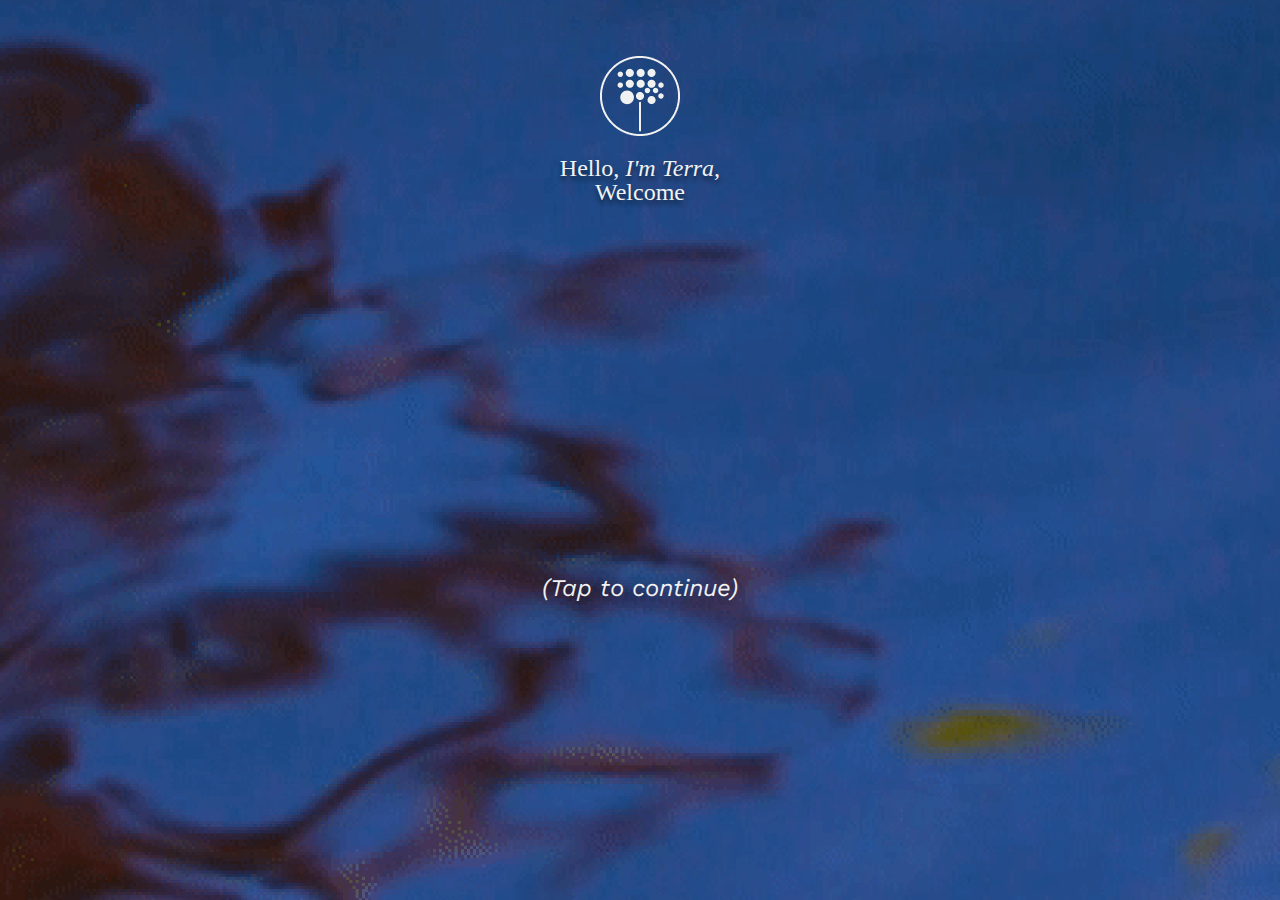
==== commit 75190e68: "Files amended for size and test map" ====
--- a/index.html
+++ b/index.html
@@ -4,7 +4,7 @@
 		<meta charset="UTF-8">
 		<meta name="description" content="Terra forest bathing">
 		<meta name="author" content="Kieran Torpey">
-		<meta name="viewport" content="width=device-width, initial-scale=1">
+		<meta name="viewport" content="width=device-width, initial-scale=1 minimum-scale=1">
 
 
 		<title>Landing page</title>
@@ -17,7 +17,7 @@
 		<link href="https://www.fontify.me/wf/254d651a68fa31c4777a019dc9d73f44" rel="stylesheet" type="text/css">
 
 </head>
-<body >
+<body class="fit" >
 <div class="wall">
 	<header>
 		<p><span id="datetime"></span></p>
--- a/css/master.css
+++ b/css/master.css
@@ -9,6 +9,8 @@
 	padding-left: .5rem;
 
 }
+
+
 
 .wall {
   width: 100%;
@@ -30,6 +32,11 @@
 
 }
 
+.fit {
+
+  height: auto;
+}
+
 header p {
 
   display: block;
@@ -57,6 +64,43 @@
 
 
 
+}
+
+/* Google map */
+
+.map {
+	width:100%;
+	height:35em;
+}
+
+.container {
+
+  height: 125px;
+  background-color: #10F6CD;
+
+}
+
+.container1 {
+
+  background-color: #10F6CD;
+
+
+}
+
+.popuptext {
+  width: 70%;
+  margin: 0 auto;
+  background-color: #10F6CD;
+  height: 355px;
+  position: relative;
+  top: -450px;
+  z-index: 10;
+  box-shadow: 0px 4px 4px rgba(0, 0, 0, 0.25), 0px 4px 4px rgba(0, 0, 0, 0.25);
+}
+
+.centre {
+  padding-top: 30px;
+  text-align: center;
 }
 
 .italic {
@@ -271,7 +315,7 @@
 .keyboard {
   position: fixed;
   left: 0;
-  bottom: 0;
+  bottom: -300px;
   width: 100%;
   padding: 5px 0;
   background: #004134;
@@ -359,4 +403,14 @@
 
 }
 
-}
+.keyboard {
+  bottom: 0;
+}
+
+.on1 {
+
+  margin: auto;
+  width: 50%;
+}
+
+}
